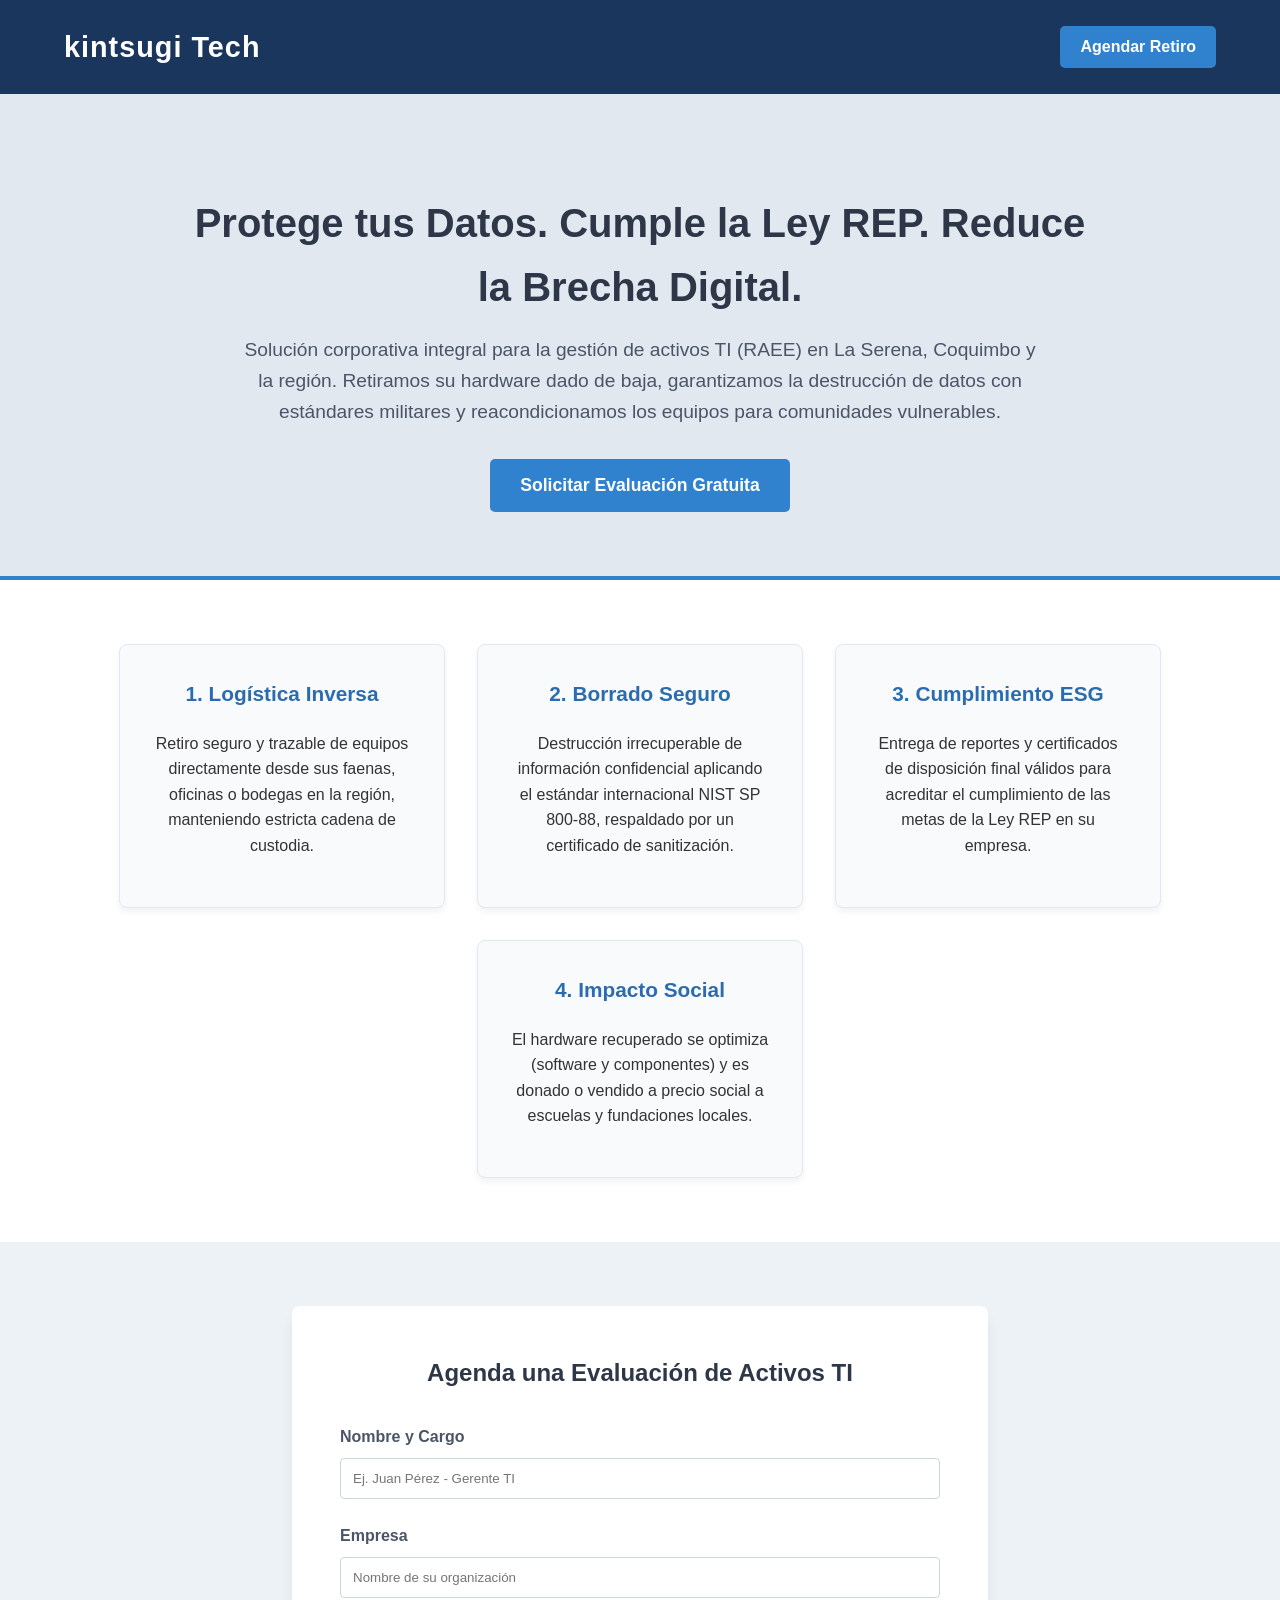
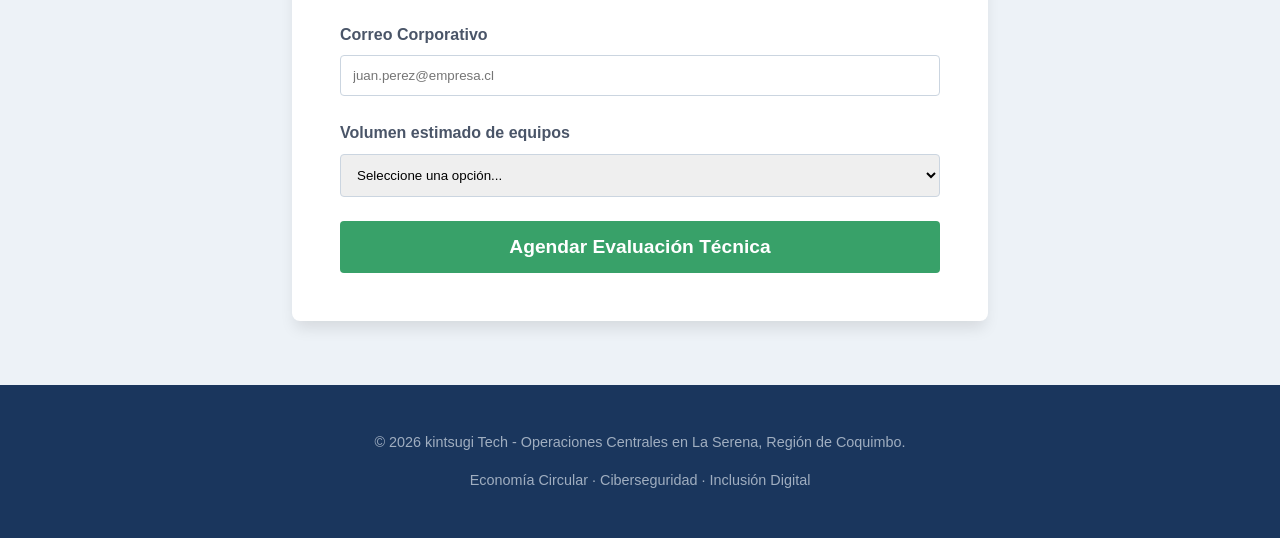
==== index.html @ 4d77cb0f "Inicio del Proyecto KintsugiTech" ====
<!DOCTYPE html>
<html lang="es">
<head>
    <meta charset="UTF-8">
    <meta name="viewport" content="width=device-width, initial-scale=1.0">
    <title>kintsugi Tech - Gestión de Residuos Electrónicos B2B en Coquimbo</title>
    <style>
        /* Estilos generales y paleta de colores corporativa */
        body {
            font-family: 'Segoe UI', Tahoma, Geneva, Verdana, sans-serif;
            margin: 0;
            padding: 0;
            color: #333;
            line-height: 1.6;
            background-color: #f7fafc;
        }
        header {
            background-color: #1a365d;
            color: #ffffff;
            padding: 1.5rem 5%;
            display: flex;
            justify-content: space-between;
            align-items: center;
        }
        header h1 {
            margin: 0;
            font-size: 1.8rem;
            letter-spacing: 1px;
        }
        
        /* Sección Hero (El gancho comercial) */
        .hero {
            background-color: #e2e8f0;
            padding: 4rem 5%;
            text-align: center;
            border-bottom: 4px solid #3182ce;
        }
        .hero h2 {
            font-size: 2.5rem;
            color: #2d3748;
            margin-bottom: 1rem;
            max-width: 900px;
            margin-left: auto;
            margin-right: auto;
        }
        .hero p {
            font-size: 1.2rem;
            max-width: 800px;
            margin: 0 auto 2rem auto;
            color: #4a5568;
        }
        .btn {
            display: inline-block;
            background-color: #3182ce;
            color: #ffffff;
            padding: 12px 30px;
            text-decoration: none;
            font-size: 1.1rem;
            border-radius: 5px;
            font-weight: bold;
            transition: background 0.3s;
        }
        .btn:hover {
            background-color: #2b6cb0;
        }

        /* Sección de Propuesta de Valor (El Ciclo) */
        .features {
            display: flex;
            flex-wrap: wrap;
            justify-content: center;
            padding: 4rem 5%;
            gap: 2rem;
            background-color: #ffffff;
        }
        .feature-box {
            flex: 1 1 200px;
            max-width: 260px;
            text-align: center;
            padding: 2rem;
            border: 1px solid #e2e8f0;
            border-radius: 8px;
            box-shadow: 0 4px 6px rgba(0,0,0,0.05);
            background-color: #f8fafc;
        }
        .feature-box h3 {
            color: #2b6cb0;
            margin-top: 0;
            font-size: 1.3rem;
        }

        /* Sección del Formulario (La Métrica de Éxito) */
        .form-section {
            background-color: #edf2f7;
            padding: 4rem 5%;
        }
        .contact-form {
            max-width: 600px;
            margin: 0 auto;
            background-color: #ffffff;
            padding: 3rem;
            border-radius: 8px;
            box-shadow: 0 10px 15px -3px rgba(0, 0, 0, 0.1);
        }
        .contact-form h2 {
            text-align: center;
            color: #2d3748;
            margin-top: 0;
            margin-bottom: 2rem;
        }
        .form-group {
            margin-bottom: 1.5rem;
        }
        .form-group label {
            display: block;
            margin-bottom: 0.5rem;
            font-weight: bold;
            color: #4a5568;
        }
        .form-group input, .form-group select {
            width: 100%;
            padding: 12px;
            border: 1px solid #cbd5e0;
            border-radius: 4px;
            box-sizing: border-box;
            font-family: inherit;
        }
        .submit-btn {
            width: 100%;
            background-color: #38a169;
            color: white;
            border: none;
            padding: 15px;
            font-size: 1.2rem;
            border-radius: 4px;
            cursor: pointer;
            font-weight: bold;
            transition: background 0.3s;
        }
        .submit-btn:hover {
            background-color: #2f855a;
        }

        /* Pie de página */
        footer {
            background-color: #1a365d;
            color: #a0aec0;
            text-align: center;
            padding: 2rem 5%;
            font-size: 0.9rem;
        }
    </style>
</head>
<body>

    <header>
        <h1>kintsugi Tech</h1>
        <a href="#contacto" class="btn" style="padding: 8px 20px; font-size: 1rem;">Agendar Retiro</a>
    </header>

    <section class="hero">
        <h2>Protege tus Datos. Cumple la Ley REP. Reduce la Brecha Digital.</h2>
        <p>Solución corporativa integral para la gestión de activos TI (RAEE) en La Serena, Coquimbo y la región. Retiramos su hardware dado de baja, garantizamos la destrucción de datos con estándares militares y reacondicionamos los equipos para comunidades vulnerables.</p>
        <a href="#contacto" class="btn">Solicitar Evaluación Gratuita</a>
    </section>

    <section class="features">
        <div class="feature-box">
            <h3>1. Logística Inversa</h3>
            <p>Retiro seguro y trazable de equipos directamente desde sus faenas, oficinas o bodegas en la región, manteniendo estricta cadena de custodia.</p>
        </div>
        <div class="feature-box">
            <h3>2. Borrado Seguro</h3>
            <p>Destrucción irrecuperable de información confidencial aplicando el estándar internacional NIST SP 800-88, respaldado por un certificado de sanitización.</p>
        </div>
        <div class="feature-box">
            <h3>3. Cumplimiento ESG</h3>
            <p>Entrega de reportes y certificados de disposición final válidos para acreditar el cumplimiento de las metas de la Ley REP en su empresa.</p>
        </div>
        <div class="feature-box">
            <h3>4. Impacto Social</h3>
            <p>El hardware recuperado se optimiza (software y componentes) y es donado o vendido a precio social a escuelas y fundaciones locales.</p>
        </div>
    </section>

    <section id="contacto" class="form-section">
        <div class="contact-form">
            <h2>Agenda una Evaluación de Activos TI</h2>
            <!-- Este formulario es el prototipo para medir el interés (Test Card) -->
            <form action="#" method="get" onsubmit="alert('¡Gracias! Este es un prototipo. Si esto fuera real, tus datos habrían sido enviados para agendar la reunión.'); return false;">
                
                <div class="form-group">
                    <label for="nombre">Nombre y Cargo</label>
                    <input type="text" id="nombre" name="nombre" placeholder="Ej. Juan Pérez - Gerente TI" required>
                </div>

                <div class="form-group">
                    <label for="empresa">Empresa</label>
                    <input type="text" id="empresa" name="empresa" placeholder="Nombre de su organización" required>
                </div>

                <div class="form-group">
                    <label for="email">Correo Corporativo</label>
                    <input type="email" id="email" name="email" placeholder="juan.perez@empresa.cl" required>
                </div>

                <div class="form-group">
                    <label for="volumen">Volumen estimado de equipos</label>
                    <select id="volumen" name="volumen" required>
                        <option value="" disabled selected>Seleccione una opción...</option>
                        <option value="1-20">1 a 20 equipos</option>
                        <option value="21-50">21 a 50 equipos</option>
                        <option value="50+">Más de 50 equipos</option>
                        <option value="no-sabe">Solo necesitamos evaluación</option>
                    </select>
                </div>

                <button type="submit" class="submit-btn">Agendar Evaluación Técnica</button>
            </form>
        </div>
    </section>

    <footer>
        <p>&copy; 2026 kintsugi Tech - Operaciones Centrales en La Serena, Región de Coquimbo.</p>
        <p>Economía Circular · Ciberseguridad · Inclusión Digital</p>
    </footer>

</body>
</html>
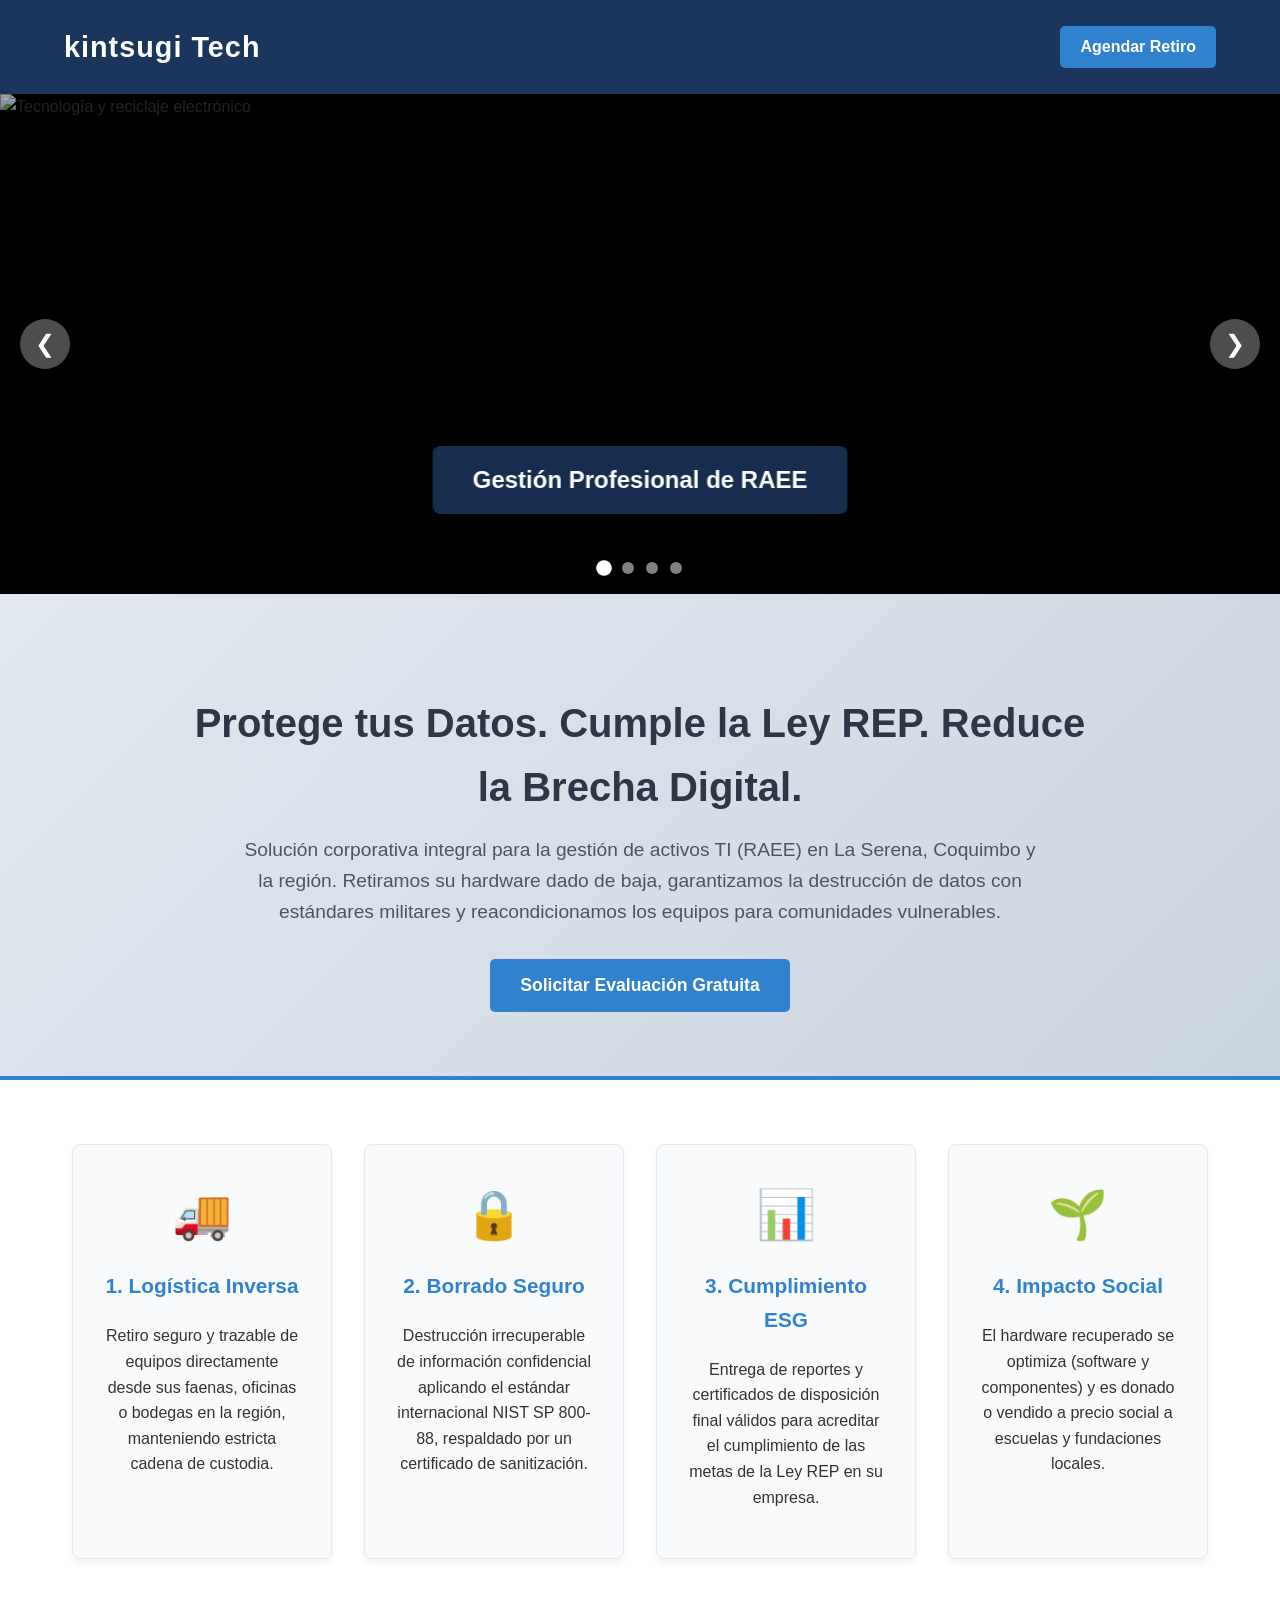
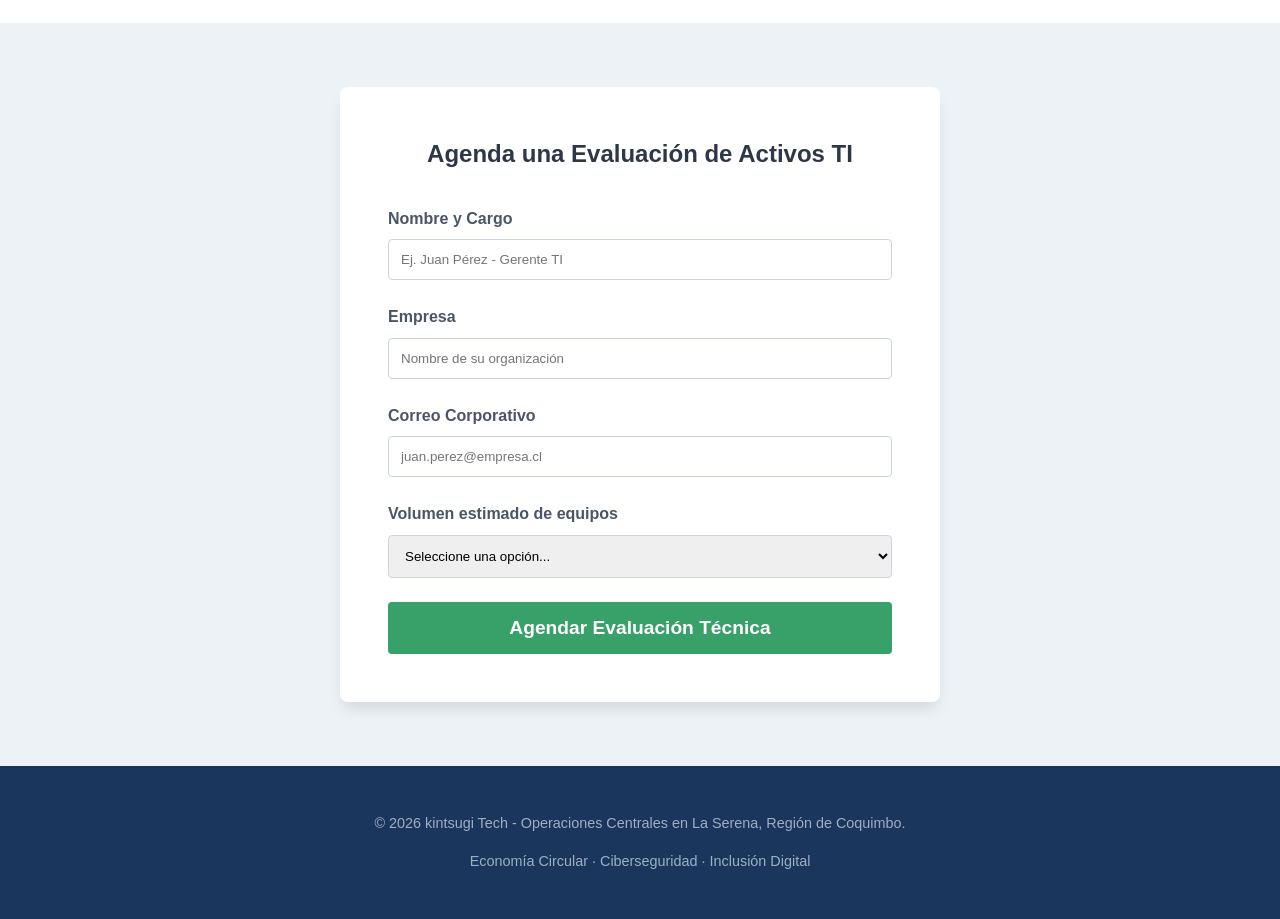
==== commit 30b69e0e: "Title: Implement JS animations and image carousel with code refactoring Key features implemented: - " ====
--- a/index.html
+++ b/index.html
@@ -4,187 +4,75 @@
     <meta charset="UTF-8">
     <meta name="viewport" content="width=device-width, initial-scale=1.0">
     <title>kintsugi Tech - Gestión de Residuos Electrónicos B2B en Coquimbo</title>
-    <style>
-        /* Estilos generales y paleta de colores corporativa */
-        body {
-            font-family: 'Segoe UI', Tahoma, Geneva, Verdana, sans-serif;
-            margin: 0;
-            padding: 0;
-            color: #333;
-            line-height: 1.6;
-            background-color: #f7fafc;
-        }
-        header {
-            background-color: #1a365d;
-            color: #ffffff;
-            padding: 1.5rem 5%;
-            display: flex;
-            justify-content: space-between;
-            align-items: center;
-        }
-        header h1 {
-            margin: 0;
-            font-size: 1.8rem;
-            letter-spacing: 1px;
-        }
-        
-        /* Sección Hero (El gancho comercial) */
-        .hero {
-            background-color: #e2e8f0;
-            padding: 4rem 5%;
-            text-align: center;
-            border-bottom: 4px solid #3182ce;
-        }
-        .hero h2 {
-            font-size: 2.5rem;
-            color: #2d3748;
-            margin-bottom: 1rem;
-            max-width: 900px;
-            margin-left: auto;
-            margin-right: auto;
-        }
-        .hero p {
-            font-size: 1.2rem;
-            max-width: 800px;
-            margin: 0 auto 2rem auto;
-            color: #4a5568;
-        }
-        .btn {
-            display: inline-block;
-            background-color: #3182ce;
-            color: #ffffff;
-            padding: 12px 30px;
-            text-decoration: none;
-            font-size: 1.1rem;
-            border-radius: 5px;
-            font-weight: bold;
-            transition: background 0.3s;
-        }
-        .btn:hover {
-            background-color: #2b6cb0;
-        }
-
-        /* Sección de Propuesta de Valor (El Ciclo) */
-        .features {
-            display: flex;
-            flex-wrap: wrap;
-            justify-content: center;
-            padding: 4rem 5%;
-            gap: 2rem;
-            background-color: #ffffff;
-        }
-        .feature-box {
-            flex: 1 1 200px;
-            max-width: 260px;
-            text-align: center;
-            padding: 2rem;
-            border: 1px solid #e2e8f0;
-            border-radius: 8px;
-            box-shadow: 0 4px 6px rgba(0,0,0,0.05);
-            background-color: #f8fafc;
-        }
-        .feature-box h3 {
-            color: #2b6cb0;
-            margin-top: 0;
-            font-size: 1.3rem;
-        }
-
-        /* Sección del Formulario (La Métrica de Éxito) */
-        .form-section {
-            background-color: #edf2f7;
-            padding: 4rem 5%;
-        }
-        .contact-form {
-            max-width: 600px;
-            margin: 0 auto;
-            background-color: #ffffff;
-            padding: 3rem;
-            border-radius: 8px;
-            box-shadow: 0 10px 15px -3px rgba(0, 0, 0, 0.1);
-        }
-        .contact-form h2 {
-            text-align: center;
-            color: #2d3748;
-            margin-top: 0;
-            margin-bottom: 2rem;
-        }
-        .form-group {
-            margin-bottom: 1.5rem;
-        }
-        .form-group label {
-            display: block;
-            margin-bottom: 0.5rem;
-            font-weight: bold;
-            color: #4a5568;
-        }
-        .form-group input, .form-group select {
-            width: 100%;
-            padding: 12px;
-            border: 1px solid #cbd5e0;
-            border-radius: 4px;
-            box-sizing: border-box;
-            font-family: inherit;
-        }
-        .submit-btn {
-            width: 100%;
-            background-color: #38a169;
-            color: white;
-            border: none;
-            padding: 15px;
-            font-size: 1.2rem;
-            border-radius: 4px;
-            cursor: pointer;
-            font-weight: bold;
-            transition: background 0.3s;
-        }
-        .submit-btn:hover {
-            background-color: #2f855a;
-        }
-
-        /* Pie de página */
-        footer {
-            background-color: #1a365d;
-            color: #a0aec0;
-            text-align: center;
-            padding: 2rem 5%;
-            font-size: 0.9rem;
-        }
-    </style>
+    <link rel="stylesheet" href="styles.css">
 </head>
 <body>
 
     <header>
         <h1>kintsugi Tech</h1>
-        <a href="#contacto" class="btn" style="padding: 8px 20px; font-size: 1rem;">Agendar Retiro</a>
+        <a href="#contacto" class="btn btn-header">Agendar Retiro</a>
     </header>
 
-    <section class="hero">
+    <!-- Carrusel de Imágenes -->
+    <section class="carousel-section">
+        <div class="carousel-container">
+            <button class="carousel-btn prev-btn" id="prevBtn">&#10094;</button>
+            <div class="carousel-track-container">
+                <ul class="carousel-track" id="carouselTrack">
+                    <li class="carousel-slide current-slide">
+                        <img src="https://images.unsplash.com/photo-1550751827-4bd374c3f58b?w=1200&h=500&fit=crop" alt="Tecnología y reciclaje electrónico">
+                        <div class="carousel-caption">Gestión Profesional de RAEE</div>
+                    </li>
+                    <li class="carousel-slide">
+                        <img src="https://images.unsplash.com/photo-1531297484001-80022131f5a1?w=1200&h=500&fit=crop" alt="Equipos electrónicos">
+                        <div class="carousel-caption">Destrucción Segura de Datos</div>
+                    </li>
+                    <li class="carousel-slide">
+                        <img src="https://images.unsplash.com/photo-1485827404703-89b55fcc595e?w=1200&h=500&fit=crop" alt="Innovación tecnológica">
+                        <div class="carousel-caption">Impacto Social Positivo</div>
+                    </li>
+                    <li class="carousel-slide">
+                        <img src="https://images.unsplash.com/photo-1519389950473-47ba0277781c?w=1200&h=500&fit=crop" alt="Trabajo en equipo tecnológico">
+                        <div class="carousel-caption">Cumplimiento Ley REP</div>
+                    </li>
+                </ul>
+            </div>
+            <button class="carousel-btn next-btn" id="nextBtn">&#10095;</button>
+            <div class="carousel-dots" id="carouselDots"></div>
+        </div>
+    </section>
+
+    <section class="hero fade-in">
         <h2>Protege tus Datos. Cumple la Ley REP. Reduce la Brecha Digital.</h2>
         <p>Solución corporativa integral para la gestión de activos TI (RAEE) en La Serena, Coquimbo y la región. Retiramos su hardware dado de baja, garantizamos la destrucción de datos con estándares militares y reacondicionamos los equipos para comunidades vulnerables.</p>
-        <a href="#contacto" class="btn">Solicitar Evaluación Gratuita</a>
+        <a href="#contacto" class="btn btn-primary pulse-animation">Solicitar Evaluación Gratuita</a>
     </section>
 
     <section class="features">
-        <div class="feature-box">
+        <div class="feature-box slide-up">
+            <div class="feature-icon">🚚</div>
             <h3>1. Logística Inversa</h3>
             <p>Retiro seguro y trazable de equipos directamente desde sus faenas, oficinas o bodegas en la región, manteniendo estricta cadena de custodia.</p>
         </div>
-        <div class="feature-box">
+        <div class="feature-box slide-up" style="transition-delay: 0.1s;">
+            <div class="feature-icon">🔒</div>
             <h3>2. Borrado Seguro</h3>
             <p>Destrucción irrecuperable de información confidencial aplicando el estándar internacional NIST SP 800-88, respaldado por un certificado de sanitización.</p>
         </div>
-        <div class="feature-box">
+        <div class="feature-box slide-up" style="transition-delay: 0.2s;">
+            <div class="feature-icon">📊</div>
             <h3>3. Cumplimiento ESG</h3>
             <p>Entrega de reportes y certificados de disposición final válidos para acreditar el cumplimiento de las metas de la Ley REP en su empresa.</p>
         </div>
-        <div class="feature-box">
+        <div class="feature-box slide-up" style="transition-delay: 0.3s;">
+            <div class="feature-icon">🌱</div>
             <h3>4. Impacto Social</h3>
             <p>El hardware recuperado se optimiza (software y componentes) y es donado o vendido a precio social a escuelas y fundaciones locales.</p>
         </div>
     </section>
 
     <section id="contacto" class="form-section">
-        <div class="contact-form">
+        <div class="contact-form fade-in">
             <h2>Agenda una Evaluación de Activos TI</h2>
             <!-- Este formulario es el prototipo para medir el interés (Test Card) -->
             <form action="#" method="get" onsubmit="alert('¡Gracias! Este es un prototipo. Si esto fuera real, tus datos habrían sido enviados para agendar la reunión.'); return false;">
@@ -215,7 +103,7 @@
                     </select>
                 </div>
 
-                <button type="submit" class="submit-btn">Agendar Evaluación Técnica</button>
+                <button type="submit" class="submit-btn hover-scale">Agendar Evaluación Técnica</button>
             </form>
         </div>
     </section>
@@ -225,5 +113,6 @@
         <p>Economía Circular · Ciberseguridad · Inclusión Digital</p>
     </footer>
 
+    <script src="script.js"></script>
 </body>
 </html>
--- a/styles.css
+++ b/styles.css
@@ -0,0 +1,492 @@
+/* ========================================
+   VARIABLES CSS (Custom Properties)
+   ======================================== */
+:root {
+    --color-primary: #1a365d;
+    --color-secondary: #3182ce;
+    --color-accent: #38a169;
+    --color-text: #333;
+    --color-text-light: #4a5568;
+    --color-bg: #f7fafc;
+    --color-white: #ffffff;
+    --color-border: #e2e8f0;
+    --shadow-sm: 0 4px 6px rgba(0, 0, 0, 0.05);
+    --shadow-md: 0 10px 15px -3px rgba(0, 0, 0, 0.1);
+    --shadow-lg: 0 20px 25px -5px rgba(0, 0, 0, 0.1);
+    --transition-fast: 0.3s ease;
+    --transition-normal: 0.5s ease;
+}
+
+/* ========================================
+   ESTILOS GENERALES
+   ======================================== */
+* {
+    box-sizing: border-box;
+}
+
+body {
+    font-family: 'Segoe UI', Tahoma, Geneva, Verdana, sans-serif;
+    margin: 0;
+    padding: 0;
+    color: var(--color-text);
+    line-height: 1.6;
+    background-color: var(--color-bg);
+}
+
+/* ========================================
+   HEADER
+   ======================================== */
+header {
+    background-color: var(--color-primary);
+    color: var(--color-white);
+    padding: 1.5rem 5%;
+    display: flex;
+    justify-content: space-between;
+    align-items: center;
+    position: sticky;
+    top: 0;
+    z-index: 1000;
+    box-shadow: var(--shadow-md);
+}
+
+header h1 {
+    margin: 0;
+    font-size: 1.8rem;
+    letter-spacing: 1px;
+}
+
+/* ========================================
+   BOTONES
+   ======================================== */
+.btn {
+    display: inline-block;
+    background-color: var(--color-secondary);
+    color: var(--color-white);
+    padding: 12px 30px;
+    text-decoration: none;
+    font-size: 1.1rem;
+    border-radius: 5px;
+    font-weight: bold;
+    transition: all var(--transition-fast);
+    border: none;
+    cursor: pointer;
+}
+
+.btn:hover {
+    background-color: #2b6cb0;
+    transform: translateY(-2px);
+    box-shadow: var(--shadow-md);
+}
+
+.btn-header {
+    padding: 8px 20px;
+    font-size: 1rem;
+}
+
+.btn-primary {
+    background-color: var(--color-secondary);
+}
+
+/* ========================================
+   CARRUSEL DE IMÁGENES
+   ======================================== */
+.carousel-section {
+    position: relative;
+    width: 100%;
+    overflow: hidden;
+    background-color: #000;
+}
+
+.carousel-container {
+    position: relative;
+    max-width: 1400px;
+    margin: 0 auto;
+    height: 500px;
+}
+
+.carousel-track-container {
+    height: 100%;
+    position: relative;
+    overflow: hidden;
+}
+
+.carousel-track {
+    list-style: none;
+    margin: 0;
+    padding: 0;
+    height: 100%;
+    transition: transform 0.5s ease-in-out;
+}
+
+.carousel-slide {
+    position: absolute;
+    top: 0;
+    bottom: 0;
+    width: 100%;
+    opacity: 0;
+    transition: opacity 0.5s ease-in-out;
+}
+
+.carousel-slide.current-slide {
+    opacity: 1;
+}
+
+.carousel-slide img {
+    width: 100%;
+    height: 100%;
+    object-fit: cover;
+    filter: brightness(0.7);
+}
+
+.carousel-caption {
+    position: absolute;
+    bottom: 80px;
+    left: 50%;
+    transform: translateX(-50%);
+    background-color: rgba(26, 54, 93, 0.85);
+    color: var(--color-white);
+    padding: 15px 40px;
+    border-radius: 8px;
+    font-size: 1.5rem;
+    font-weight: bold;
+    text-align: center;
+    max-width: 80%;
+    backdrop-filter: blur(5px);
+}
+
+.carousel-btn {
+    position: absolute;
+    top: 50%;
+    transform: translateY(-50%);
+    background-color: rgba(255, 255, 255, 0.3);
+    color: var(--color-white);
+    border: none;
+    width: 50px;
+    height: 50px;
+    border-radius: 50%;
+    font-size: 1.5rem;
+    cursor: pointer;
+    transition: all var(--transition-fast);
+    z-index: 10;
+    display: flex;
+    align-items: center;
+    justify-content: center;
+}
+
+.carousel-btn:hover {
+    background-color: rgba(255, 255, 255, 0.9);
+    color: var(--color-primary);
+    transform: translateY(-50%) scale(1.1);
+}
+
+.prev-btn {
+    left: 20px;
+}
+
+.next-btn {
+    right: 20px;
+}
+
+.carousel-dots {
+    position: absolute;
+    bottom: 20px;
+    left: 50%;
+    transform: translateX(-50%);
+    display: flex;
+    gap: 12px;
+    z-index: 10;
+}
+
+.carousel-dot {
+    width: 12px;
+    height: 12px;
+    border-radius: 50%;
+    background-color: rgba(255, 255, 255, 0.5);
+    cursor: pointer;
+    transition: all var(--transition-fast);
+}
+
+.carousel-dot.active {
+    background-color: var(--color-white);
+    transform: scale(1.3);
+}
+
+/* ========================================
+   SECCIÓN HERO
+   ======================================== */
+.hero {
+    background: linear-gradient(135deg, #e2e8f0 0%, #cbd5e0 100%);
+    padding: 4rem 5%;
+    text-align: center;
+    border-bottom: 4px solid var(--color-secondary);
+}
+
+.hero h2 {
+    font-size: 2.5rem;
+    color: #2d3748;
+    margin-bottom: 1rem;
+    max-width: 900px;
+    margin-left: auto;
+    margin-right: auto;
+}
+
+.hero p {
+    font-size: 1.2rem;
+    max-width: 800px;
+    margin: 0 auto 2rem auto;
+    color: var(--color-text-light);
+}
+
+/* ========================================
+   SECCIÓN FEATURES
+   ======================================== */
+.features {
+    display: flex;
+    flex-wrap: wrap;
+    justify-content: center;
+    padding: 4rem 5%;
+    gap: 2rem;
+    background-color: var(--color-white);
+}
+
+.feature-box {
+    flex: 1 1 200px;
+    max-width: 260px;
+    text-align: center;
+    padding: 2rem;
+    border: 1px solid var(--color-border);
+    border-radius: 8px;
+    box-shadow: var(--shadow-sm);
+    background-color: #f8fafc;
+    transition: all var(--transition-fast);
+}
+
+.feature-box:hover {
+    transform: translateY(-10px);
+    box-shadow: var(--shadow-lg);
+    border-color: var(--color-secondary);
+}
+
+.feature-icon {
+    font-size: 3rem;
+    margin-bottom: 1rem;
+    display: block;
+}
+
+.feature-box h3 {
+    color: var(--color-secondary);
+    margin-top: 0;
+    font-size: 1.3rem;
+}
+
+/* ========================================
+   SECCIÓN FORMULARIO
+   ======================================== */
+.form-section {
+    background-color: #edf2f7;
+    padding: 4rem 5%;
+}
+
+.contact-form {
+    max-width: 600px;
+    margin: 0 auto;
+    background-color: var(--color-white);
+    padding: 3rem;
+    border-radius: 8px;
+    box-shadow: var(--shadow-md);
+}
+
+.contact-form h2 {
+    text-align: center;
+    color: #2d3748;
+    margin-top: 0;
+    margin-bottom: 2rem;
+}
+
+.form-group {
+    margin-bottom: 1.5rem;
+}
+
+.form-group label {
+    display: block;
+    margin-bottom: 0.5rem;
+    font-weight: bold;
+    color: var(--color-text-light);
+}
+
+.form-group input,
+.form-group select {
+    width: 100%;
+    padding: 12px;
+    border: 1px solid #cbd5e0;
+    border-radius: 4px;
+    box-sizing: border-box;
+    font-family: inherit;
+    transition: border-color var(--transition-fast);
+}
+
+.form-group input:focus,
+.form-group select:focus {
+    outline: none;
+    border-color: var(--color-secondary);
+    box-shadow: 0 0 0 3px rgba(49, 130, 206, 0.1);
+}
+
+.submit-btn {
+    width: 100%;
+    background-color: var(--color-accent);
+    color: white;
+    border: none;
+    padding: 15px;
+    font-size: 1.2rem;
+    border-radius: 4px;
+    cursor: pointer;
+    font-weight: bold;
+    transition: all var(--transition-fast);
+}
+
+.submit-btn:hover {
+    background-color: #2f855a;
+    transform: scale(1.02);
+    box-shadow: var(--shadow-md);
+}
+
+/* ========================================
+   FOOTER
+   ======================================== */
+footer {
+    background-color: var(--color-primary);
+    color: #a0aec0;
+    text-align: center;
+    padding: 2rem 5%;
+    font-size: 0.9rem;
+}
+
+/* ========================================
+   ANIMACIONES
+   ======================================== */
+
+/* Fade In - Aparecer suavemente */
+@keyframes fadeIn {
+    from {
+        opacity: 0;
+    }
+    to {
+        opacity: 1;
+    }
+}
+
+.fade-in {
+    animation: fadeIn 1s ease-in-out;
+}
+
+/* Slide Up - Deslizar hacia arriba */
+@keyframes slideUp {
+    from {
+        opacity: 0;
+        transform: translateY(30px);
+    }
+    to {
+        opacity: 1;
+        transform: translateY(0);
+    }
+}
+
+.slide-up {
+    animation: slideUp 0.6s ease-out forwards;
+    opacity: 0;
+}
+
+/* Pulse Animation - Latido para botones importantes */
+@keyframes pulse {
+    0% {
+        box-shadow: 0 0 0 0 rgba(49, 130, 206, 0.7);
+    }
+    70% {
+        box-shadow: 0 0 0 15px rgba(49, 130, 206, 0);
+    }
+    100% {
+        box-shadow: 0 0 0 0 rgba(49, 130, 206, 0);
+    }
+}
+
+.pulse-animation {
+    animation: pulse 2s infinite;
+}
+
+/* Hover Scale - Escalar al pasar el mouse */
+.hover-scale {
+    transition: transform var(--transition-fast);
+}
+
+.hover-scale:hover {
+    transform: scale(1.05);
+}
+
+/* ========================================
+   RESPONSIVE DESIGN
+   ======================================== */
+@media (max-width: 768px) {
+    header {
+        flex-direction: column;
+        gap: 1rem;
+        text-align: center;
+    }
+
+    .hero h2 {
+        font-size: 1.8rem;
+    }
+
+    .hero p {
+        font-size: 1rem;
+    }
+
+    .carousel-container {
+        height: 300px;
+    }
+
+    .carousel-caption {
+        font-size: 1rem;
+        padding: 10px 20px;
+        bottom: 60px;
+    }
+
+    .carousel-btn {
+        width: 40px;
+        height: 40px;
+        font-size: 1.2rem;
+    }
+
+    .prev-btn {
+        left: 10px;
+    }
+
+    .next-btn {
+        right: 10px;
+    }
+
+    .feature-box {
+        max-width: 100%;
+    }
+
+    .contact-form {
+        padding: 2rem;
+    }
+}
+
+@media (max-width: 480px) {
+    .carousel-container {
+        height: 200px;
+    }
+
+    .carousel-caption {
+        font-size: 0.9rem;
+        padding: 8px 15px;
+        bottom: 50px;
+    }
+
+    .btn {
+        padding: 10px 20px;
+        font-size: 1rem;
+    }
+}
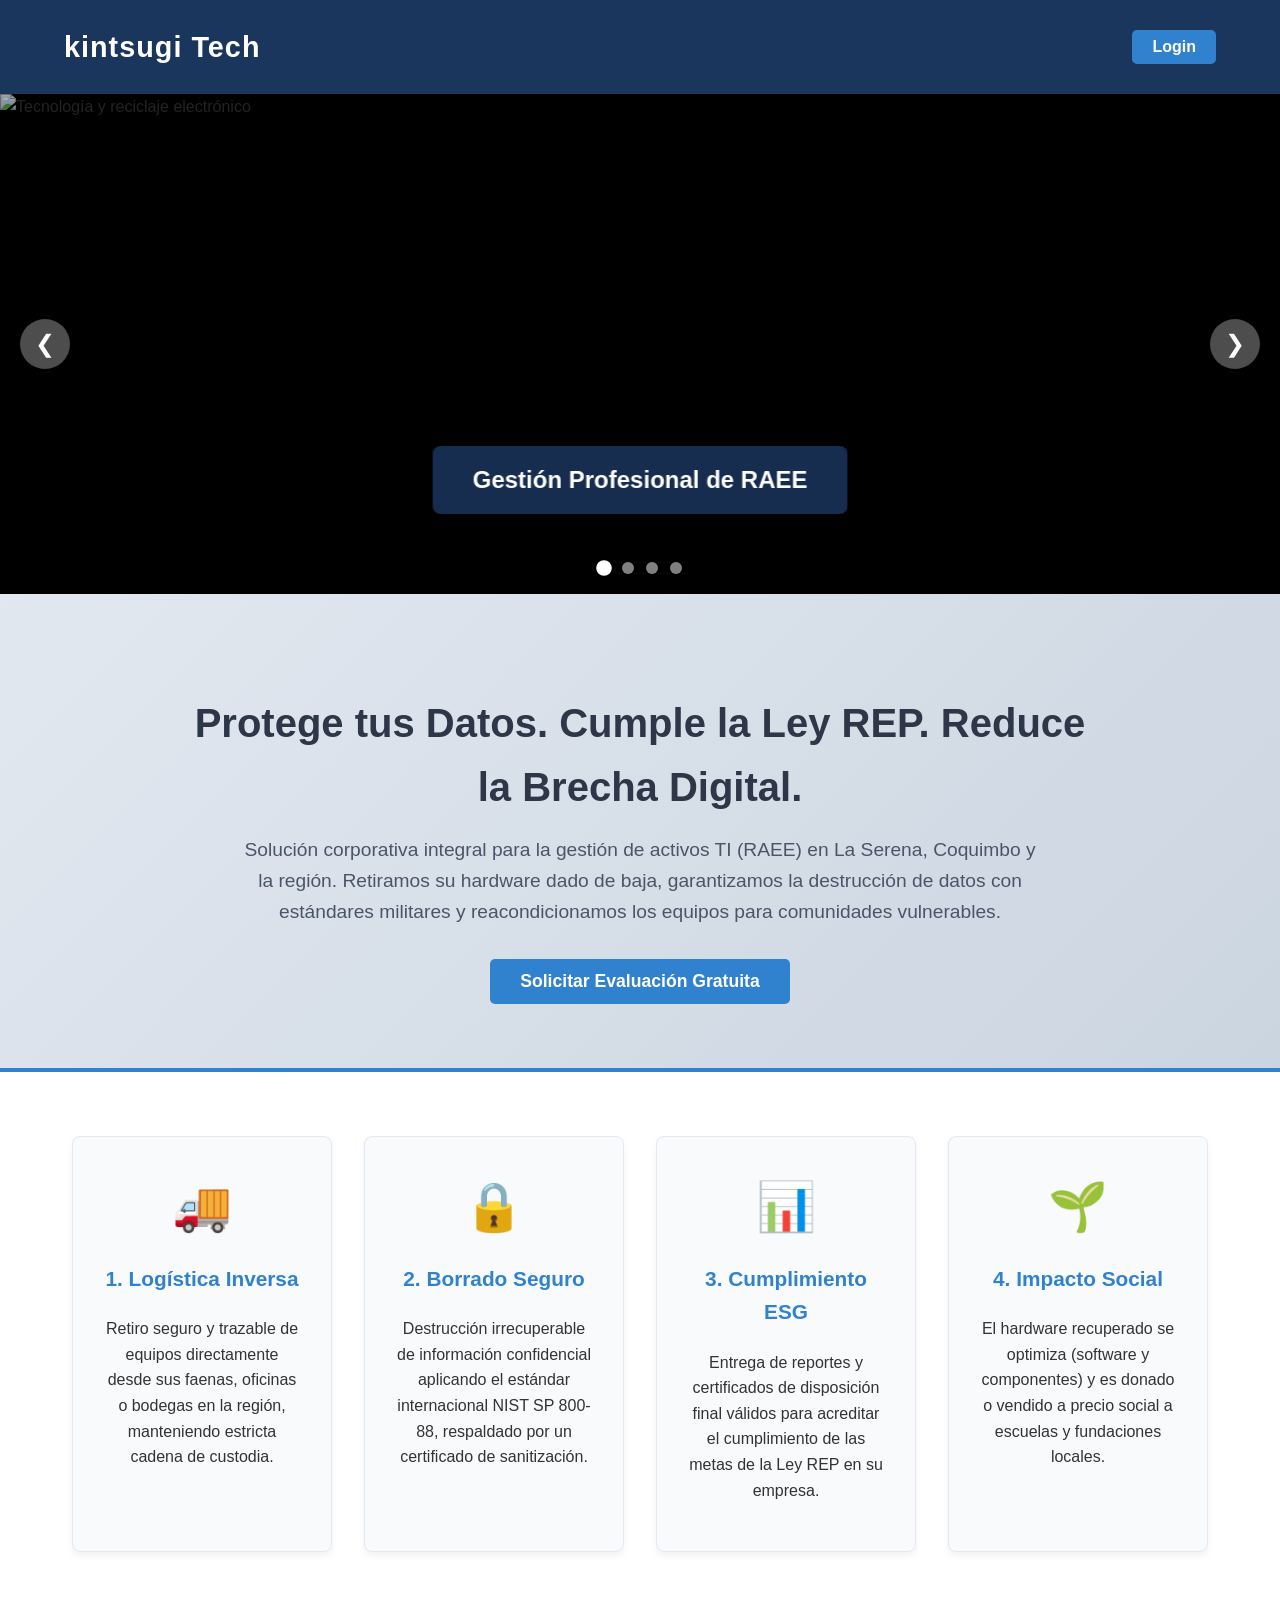
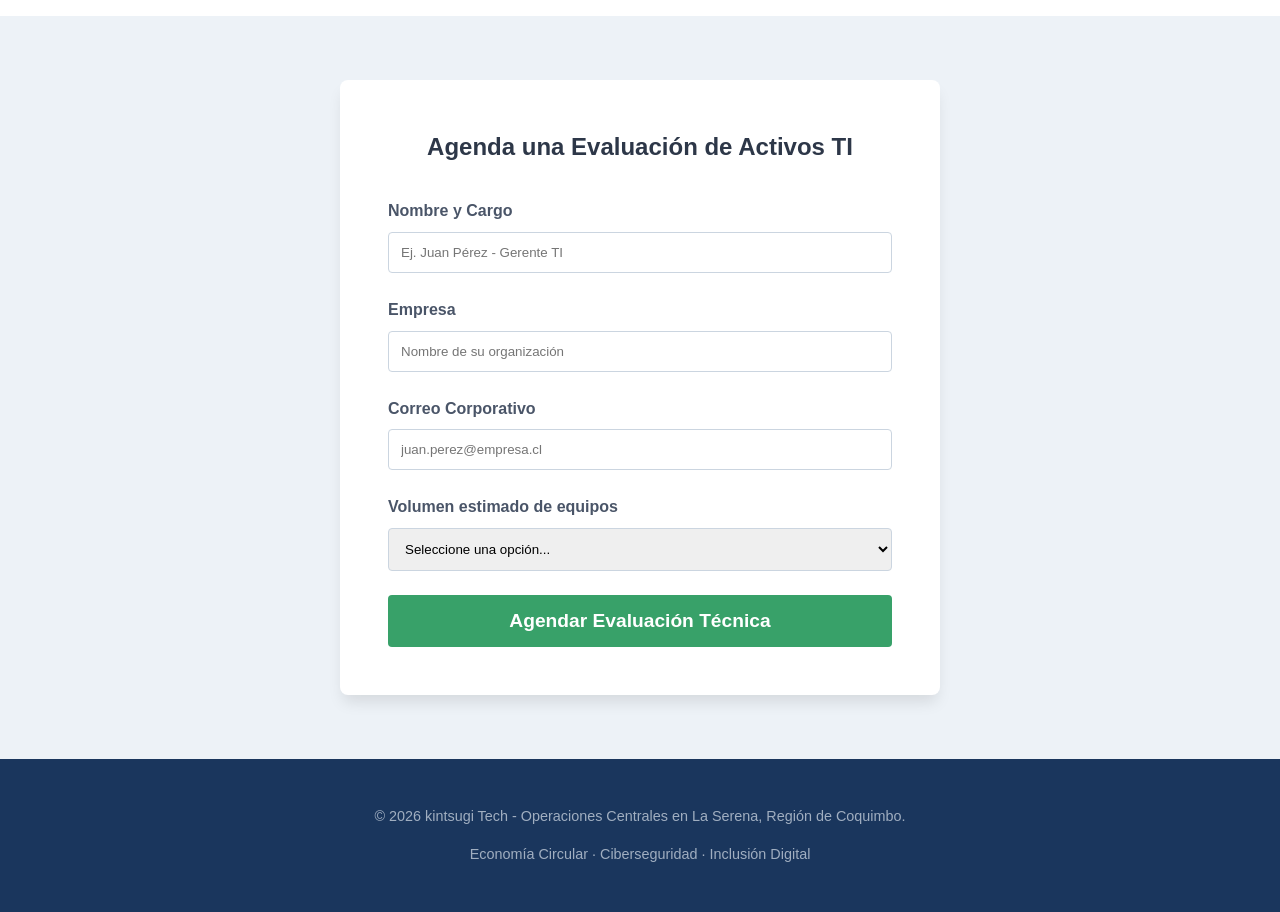
==== commit b8637b4c: "update branch" ====
--- a/index.html
+++ b/index.html
@@ -10,7 +10,7 @@
 
     <header>
         <h1>kintsugi Tech</h1>
-        <a href="#contacto" class="btn btn-header">Agendar Retiro</a>
+        <button onclick="openLoginModal()" class="btn btn-header" id="loginBtn">Login</button>
     </header>
 
     <!-- Carrusel de Imágenes -->
@@ -45,7 +45,7 @@
     <section class="hero fade-in">
         <h2>Protege tus Datos. Cumple la Ley REP. Reduce la Brecha Digital.</h2>
         <p>Solución corporativa integral para la gestión de activos TI (RAEE) en La Serena, Coquimbo y la región. Retiramos su hardware dado de baja, garantizamos la destrucción de datos con estándares militares y reacondicionamos los equipos para comunidades vulnerables.</p>
-        <a href="#contacto" class="btn btn-primary pulse-animation">Solicitar Evaluación Gratuita</a>
+        <button onclick="scrollToContact()" class="btn btn-primary pulse-animation">Solicitar Evaluación Gratuita</button>
     </section>
 
     <section class="features">
@@ -108,6 +108,44 @@
         </div>
     </section>
 
+    <!-- Modal de Login -->
+    <div id="loginModal" class="modal">
+        <div class="modal-content">
+            <span class="close-modal" onclick="closeLoginModal()">&times;</span>
+            <h2>Iniciar Sesión</h2>
+            <form id="loginForm">
+                <div class="form-group">
+                    <label for="loginEmail">Correo Electrónico</label>
+                    <input type="email" id="loginEmail" name="email" placeholder="admin@kintsugitech.cl" required>
+                </div>
+                <div class="form-group">
+                    <label for="loginPassword">Contraseña</label>
+                    <input type="password" id="loginPassword" name="password" placeholder="••••••••" required>
+                </div>
+                <button type="submit" class="submit-btn hover-scale">Ingresar</button>
+            </form>
+            <div class="login-demo">
+                <p><strong>Demo (sin base de datos):</strong></p>
+                <p>Admin: admin@kintsugitech.cl / admin123</p>
+                <p>Cliente: cliente@empresa.cl / cliente123</p>
+            </div>
+        </div>
+    </div>
+
+    <!-- Dashboard para Administradores y Clientes -->
+    <div id="dashboardModal" class="modal">
+        <div class="modal-content dashboard-content">
+            <span class="close-modal" onclick="closeDashboard()">&times;</span>
+            <div class="dashboard-header">
+                <h2 id="dashboardTitle">Dashboard</h2>
+                <button onclick="logout()" class="btn btn-header" style="background-color: #e53e3e;">Cerrar Sesión</button>
+            </div>
+            <div id="dashboardContent">
+                <!-- El contenido se carga dinámicamente según el tipo de usuario -->
+            </div>
+        </div>
+    </div>
+
     <footer>
         <p>&copy; 2026 kintsugi Tech - Operaciones Centrales en La Serena, Región de Coquimbo.</p>
         <p>Economía Circular · Ciberseguridad · Inclusión Digital</p>
--- a/styles.css
+++ b/styles.css
@@ -424,6 +424,175 @@
 }
 
 /* ========================================
+   MODAL DE LOGIN Y DASHBOARD
+   ======================================== */
+.modal {
+    display: none;
+    position: fixed;
+    z-index: 2000;
+    left: 0;
+    top: 0;
+    width: 100%;
+    height: 100%;
+    overflow: auto;
+    background-color: rgba(0, 0, 0, 0.6);
+    animation: fadeIn 0.3s ease-out;
+}
+
+.modal-content {
+    background-color: var(--color-white);
+    margin: 5% auto;
+    padding: 2rem;
+    border-radius: 8px;
+    box-shadow: var(--shadow-lg);
+    max-width: 500px;
+    position: relative;
+    animation: slideUp 0.4s ease-out;
+}
+
+.dashboard-content {
+    max-width: 900px;
+}
+
+.close-modal {
+    color: #aaa;
+    float: right;
+    font-size: 28px;
+    font-weight: bold;
+    cursor: pointer;
+    transition: color var(--transition-fast);
+    position: absolute;
+    right: 20px;
+    top: 15px;
+}
+
+.close-modal:hover {
+    color: var(--color-primary);
+}
+
+.login-demo {
+    margin-top: 1.5rem;
+    padding: 1rem;
+    background-color: #edf2f7;
+    border-radius: 5px;
+    font-size: 0.9rem;
+}
+
+.login-demo p {
+    margin: 0.5rem 0;
+}
+
+.dashboard-header {
+    display: flex;
+    justify-content: space-between;
+    align-items: center;
+    margin-bottom: 2rem;
+    padding-bottom: 1rem;
+    border-bottom: 2px solid var(--color-border);
+}
+
+.dashboard-header h2 {
+    margin: 0;
+    color: var(--color-primary);
+}
+
+.dashboard-stats {
+    display: grid;
+    grid-template-columns: repeat(auto-fit, minmax(200px, 1fr));
+    gap: 1.5rem;
+    margin-bottom: 2rem;
+}
+
+.stat-card {
+    background: linear-gradient(135deg, var(--color-primary), var(--color-secondary));
+    color: white;
+    padding: 1.5rem;
+    border-radius: 8px;
+    text-align: center;
+    box-shadow: var(--shadow-md);
+}
+
+.stat-card.client {
+    background: linear-gradient(135deg, var(--color-accent), #38b2ac);
+}
+
+.stat-number {
+    font-size: 2.5rem;
+    font-weight: bold;
+    display: block;
+}
+
+.stat-label {
+    font-size: 0.9rem;
+    opacity: 0.9;
+}
+
+.dashboard-section {
+    background-color: #f7fafc;
+    padding: 1.5rem;
+    border-radius: 8px;
+    margin-bottom: 1.5rem;
+}
+
+.dashboard-section h3 {
+    color: var(--color-primary);
+    margin-top: 0;
+    margin-bottom: 1rem;
+}
+
+.request-list {
+    list-style: none;
+    padding: 0;
+}
+
+.request-item {
+    background-color: white;
+    padding: 1rem;
+    margin-bottom: 1rem;
+    border-radius: 5px;
+    box-shadow: var(--shadow-sm);
+    border-left: 4px solid var(--color-secondary);
+}
+
+.request-item.pending {
+    border-left-color: #ed8936;
+}
+
+.request-item.completed {
+    border-left-color: var(--color-accent);
+}
+
+.request-item h4 {
+    margin: 0 0 0.5rem 0;
+    color: var(--color-text);
+}
+
+.request-item p {
+    margin: 0.3rem 0;
+    font-size: 0.9rem;
+    color: var(--color-text-light);
+}
+
+.status-badge {
+    display: inline-block;
+    padding: 0.25rem 0.75rem;
+    border-radius: 20px;
+    font-size: 0.8rem;
+    font-weight: bold;
+    margin-top: 0.5rem;
+}
+
+.status-badge.pending {
+    background-color: #feebc8;
+    color: #c05621;
+}
+
+.status-badge.completed {
+    background-color: #c6f6d5;
+    color: #276749;
+}
+
+/* ========================================
    RESPONSIVE DESIGN
    ======================================== */
 @media (max-width: 768px) {
